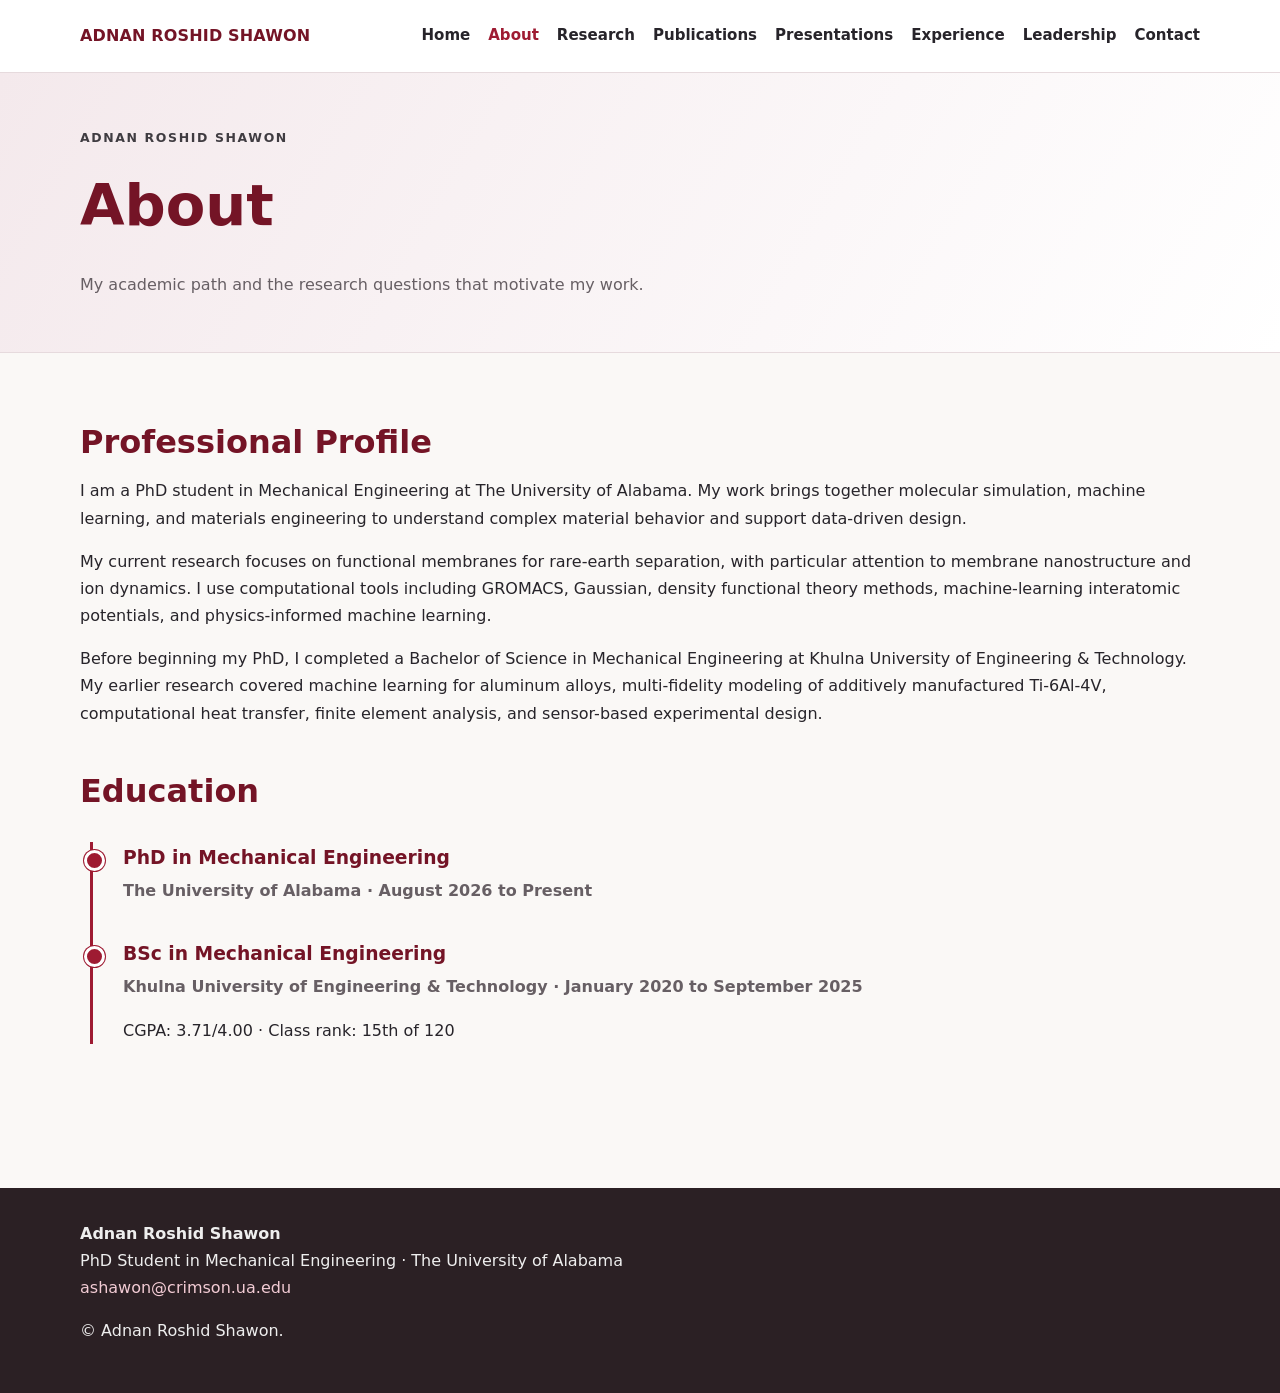
==== about.html @ 94312cce "Launch professional academic website Launch professional academic website" ====
<!doctype html><html lang="en"><head><meta charset="utf-8"><meta name="viewport" content="width=device-width,initial-scale=1"><meta name="description" content="Academic website of Adnan Roshid Shawon, a computational materials researcher and Mechanical Engineering PhD student at The University of Alabama."><title>About | Adnan Roshid Shawon</title><link rel="stylesheet" href="assets/style.css"></head><body><header class="site-header"><div class="container nav"><a class="brand" href="index.html">ADNAN ROSHID SHAWON</a><nav class="nav-links" aria-label="Main navigation"><a class="" href="index.html">Home</a><a class="active" href="about.html">About</a><a class="" href="research.html">Research</a><a class="" href="publications.html">Publications</a><a class="" href="presentations.html">Presentations</a><a class="" href="experience.html">Experience</a><a class="" href="leadership.html">Leadership</a><a class="" href="contact.html">Contact</a></nav></div></header><main><div class="page-hero"><div class="container"><div class="eyebrow">Adnan Roshid Shawon</div><h1>About</h1><p class="lead">My academic path and the research questions that motivate my work.</p></div></div><section><div class="container"><h2 class="section-title">Professional Profile</h2><p>I am a PhD student in Mechanical Engineering at The University of Alabama. My work brings together molecular simulation, machine learning, and materials engineering to understand complex material behavior and support data-driven design.</p><p>My current research focuses on functional membranes for rare-earth separation, with particular attention to membrane nanostructure and ion dynamics. I use computational tools including GROMACS, Gaussian, density functional theory methods, machine-learning interatomic potentials, and physics-informed machine learning.</p><p>Before beginning my PhD, I completed a Bachelor of Science in Mechanical Engineering at Khulna University of Engineering &amp; Technology. My earlier research covered machine learning for aluminum alloys, multi-fidelity modeling of additively manufactured Ti-6Al-4V, computational heat transfer, finite element analysis, and sensor-based experimental design.</p><h2 class="section-title" style="margin-top:45px">Education</h2><div class="timeline"><div class="entry"><h3>PhD in Mechanical Engineering</h3><div class="meta">The University of Alabama · August 2026 to Present</div></div><div class="entry"><h3>BSc in Mechanical Engineering</h3><div class="meta">Khulna University of Engineering &amp; Technology · January 2020 to September 2025</div><p>CGPA: 3.71/4.00 · Class rank: 15th of 120</p></div></div></div></section></main><footer><div class="container"><strong>Adnan Roshid Shawon</strong><br>PhD Student in Mechanical Engineering · The University of Alabama<br><a href="mailto:ashawon@crimson.ua.edu">ashawon@crimson.ua.edu</a><p>© <span id="year"></span> Adnan Roshid Shawon.</p></div></footer><script src="assets/site.js"></script></body></html>
---- assets/style.css ----
:root{--crimson:#9e1b32;--deep:#741426;--burgundy:#6e2639;--ink:#27242a;--muted:#675f64;--paper:#faf8f6;--rose:#f4e9ec;--white:#fff;--line:#e6dadd;--shadow:0 14px 35px rgba(65,22,34,.12)}
*{box-sizing:border-box}html{scroll-behavior:smooth}body{margin:0;font-family:Inter,ui-sans-serif,system-ui,-apple-system,"Segoe UI",sans-serif;color:var(--ink);background:var(--paper);line-height:1.7}a{color:var(--crimson);text-decoration:none}a:hover{text-decoration:underline}.container{width:min(1120px,92%);margin:auto}.site-header{position:sticky;top:0;z-index:10;background:rgba(255,255,255,.96);backdrop-filter:blur(12px);border-bottom:1px solid var(--line)}.nav{display:flex;align-items:center;justify-content:space-between;min-height:72px;gap:24px}.brand{font-weight:800;color:var(--deep);letter-spacing:.01em}.nav-links{display:flex;flex-wrap:wrap;gap:18px;font-size:.94rem}.nav-links a{color:var(--ink);font-weight:650}.nav-links a:hover,.nav-links a.active{color:var(--crimson);text-decoration:none}.hero{background:linear-gradient(125deg,var(--deep),var(--crimson) 58%,var(--burgundy));color:white;padding:76px 0}.hero-grid{display:grid;grid-template-columns:1.35fr .65fr;align-items:center;gap:64px}.eyebrow{text-transform:uppercase;letter-spacing:.13em;font-size:.78rem;font-weight:800;opacity:.88}.hero h1{font-size:clamp(2.5rem,6vw,4.8rem);line-height:1.04;margin:.25em 0 .2em}.hero h2{font-size:clamp(1.15rem,2.4vw,1.55rem);font-weight:550;margin:0 0 1rem}.hero p{font-size:1.08rem;max-width:720px}.portrait{width:min(100%,390px);aspect-ratio:1/1;object-fit:cover;object-position:center 24%;border-radius:50%;border:7px solid rgba(255,255,255,.92);box-shadow:0 24px 60px rgba(37,10,18,.38)}.buttons{display:flex;flex-wrap:wrap;gap:12px;margin-top:28px}.button{display:inline-block;padding:11px 18px;border-radius:7px;background:white;color:var(--deep);font-weight:800;border:2px solid white}.button.secondary{background:transparent;color:white}.button:hover{text-decoration:none;transform:translateY(-1px)}section{padding:70px 0}.section-title{font-size:2rem;line-height:1.2;margin:0 0 12px;color:var(--deep)}.lead{color:var(--muted);max-width:850px}.grid{display:grid;grid-template-columns:repeat(3,1fr);gap:22px;margin-top:30px}.card{background:white;border:1px solid var(--line);border-radius:14px;padding:25px;box-shadow:var(--shadow)}.card h3{color:var(--deep);margin-top:0}.tag-list{display:flex;flex-wrap:wrap;gap:10px;margin:22px 0}.tag{background:var(--rose);color:var(--deep);border:1px solid #e7cfd6;padding:6px 11px;border-radius:999px;font-size:.9rem;font-weight:700}.page-hero{padding:54px 0 38px;background:linear-gradient(120deg,var(--rose),white);border-bottom:1px solid var(--line)}.page-hero h1{font-size:clamp(2.25rem,5vw,3.6rem);color:var(--deep);margin:.15em 0}.timeline{border-left:3px solid var(--crimson);margin:32px 0 0 10px;padding-left:30px}.entry{position:relative;margin-bottom:34px}.entry:before{content:"";position:absolute;left:-39px;top:8px;width:15px;height:15px;border-radius:50%;background:var(--crimson);border:3px solid white;box-shadow:0 0 0 1px var(--crimson)}.entry h3{margin:0;color:var(--deep)}.meta{font-weight:700;color:var(--muted);margin:.2rem 0}.publication{background:white;border-left:5px solid var(--crimson);padding:22px 24px;margin:22px 0;border-radius:5px 12px 12px 5px;box-shadow:var(--shadow)}.contact-grid{display:grid;grid-template-columns:1fr 1fr;gap:26px}.contact-list{list-style:none;padding:0}.contact-list li{padding:8px 0;border-bottom:1px solid var(--line)}footer{background:#2b2024;color:#eee;padding:32px 0;margin-top:40px}footer a{color:#f2cbd4}.small{font-size:.9rem;color:var(--muted)}@media(max-width:800px){.nav{align-items:flex-start;padding:15px 0;flex-direction:column}.nav-links{gap:10px 16px}.hero-grid,.contact-grid{grid-template-columns:1fr}.hero{text-align:center;padding:52px 0}.hero p{margin-left:auto;margin-right:auto}.buttons{justify-content:center}.portrait{max-width:290px;grid-row:1}.grid{grid-template-columns:1fr}section{padding:52px 0}}
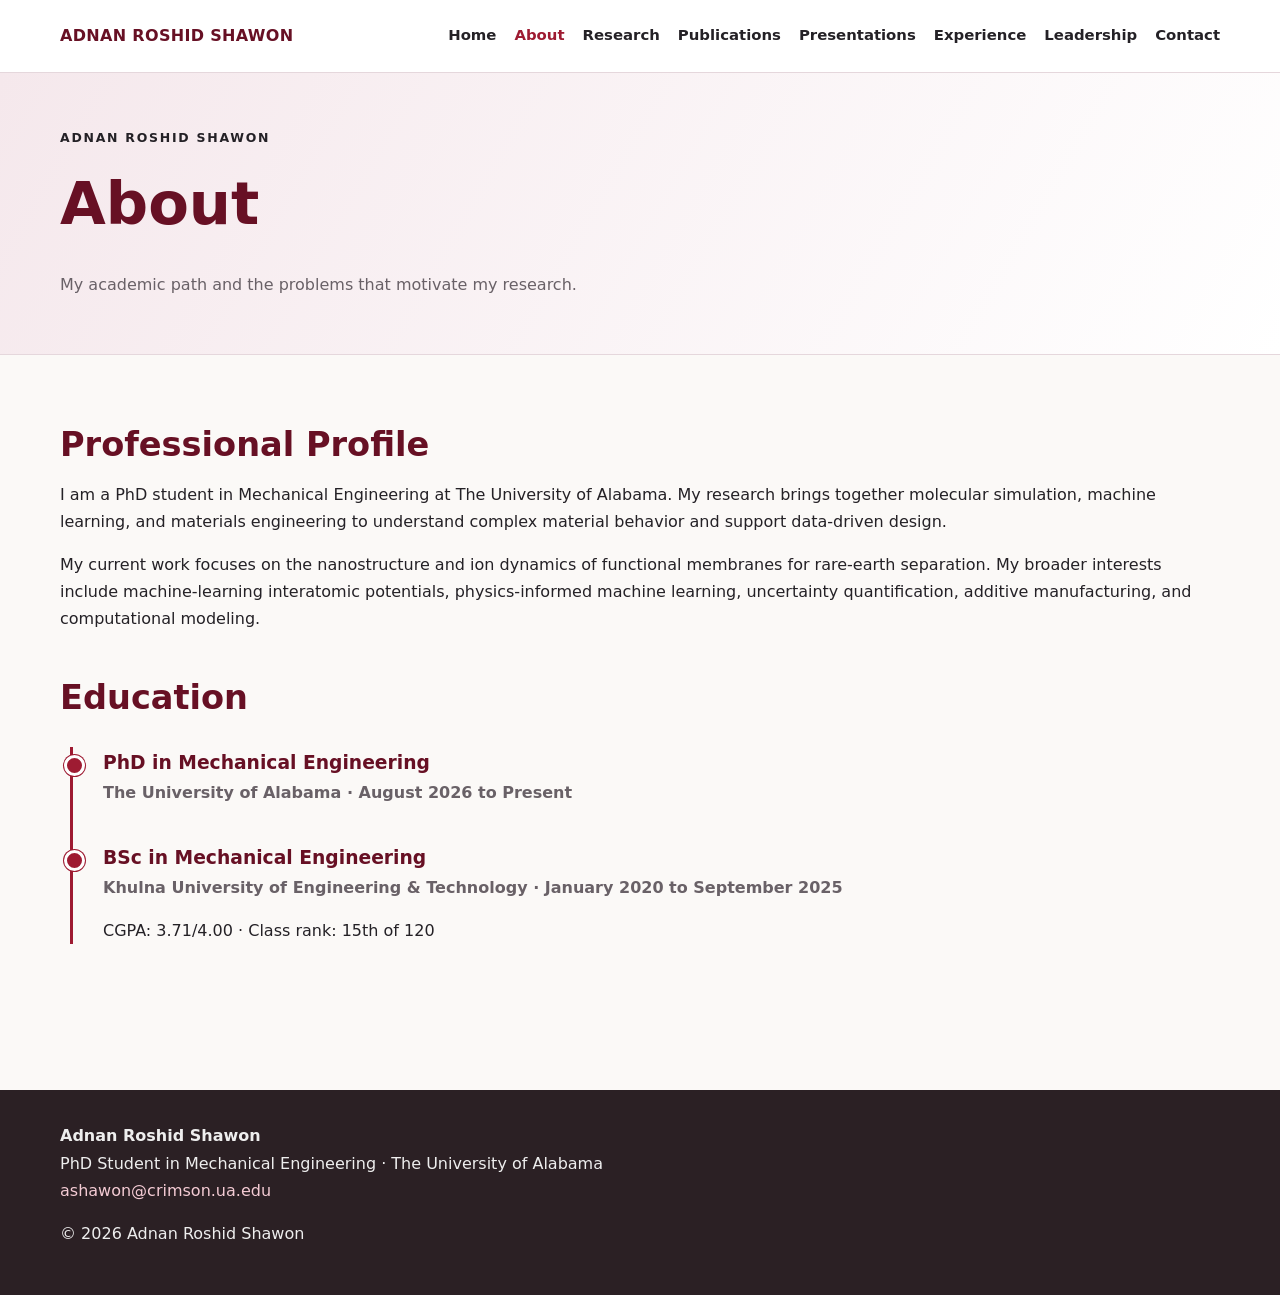
==== commit 7e8eec70: "With more contents" ====
--- a/about.html
+++ b/about.html
@@ -1 +1 @@
-<!doctype html><html lang="en"><head><meta charset="utf-8"><meta name="viewport" content="width=device-width,initial-scale=1"><meta name="description" content="Academic website of Adnan Roshid Shawon, a computational materials researcher and Mechanical Engineering PhD student at The University of Alabama."><title>About | Adnan Roshid Shawon</title><link rel="stylesheet" href="assets/style.css"></head><body><header class="site-header"><div class="container nav"><a class="brand" href="index.html">ADNAN ROSHID SHAWON</a><nav class="nav-links" aria-label="Main navigation"><a class="" href="index.html">Home</a><a class="active" href="about.html">About</a><a class="" href="research.html">Research</a><a class="" href="publications.html">Publications</a><a class="" href="presentations.html">Presentations</a><a class="" href="experience.html">Experience</a><a class="" href="leadership.html">Leadership</a><a class="" href="contact.html">Contact</a></nav></div></header><main><div class="page-hero"><div class="container"><div class="eyebrow">Adnan Roshid Shawon</div><h1>About</h1><p class="lead">My academic path and the research questions that motivate my work.</p></div></div><section><div class="container"><h2 class="section-title">Professional Profile</h2><p>I am a PhD student in Mechanical Engineering at The University of Alabama. My work brings together molecular simulation, machine learning, and materials engineering to understand complex material behavior and support data-driven design.</p><p>My current research focuses on functional membranes for rare-earth separation, with particular attention to membrane nanostructure and ion dynamics. I use computational tools including GROMACS, Gaussian, density functional theory methods, machine-learning interatomic potentials, and physics-informed machine learning.</p><p>Before beginning my PhD, I completed a Bachelor of Science in Mechanical Engineering at Khulna University of Engineering &amp; Technology. My earlier research covered machine learning for aluminum alloys, multi-fidelity modeling of additively manufactured Ti-6Al-4V, computational heat transfer, finite element analysis, and sensor-based experimental design.</p><h2 class="section-title" style="margin-top:45px">Education</h2><div class="timeline"><div class="entry"><h3>PhD in Mechanical Engineering</h3><div class="meta">The University of Alabama · August 2026 to Present</div></div><div class="entry"><h3>BSc in Mechanical Engineering</h3><div class="meta">Khulna University of Engineering &amp; Technology · January 2020 to September 2025</div><p>CGPA: 3.71/4.00 · Class rank: 15th of 120</p></div></div></div></section></main><footer><div class="container"><strong>Adnan Roshid Shawon</strong><br>PhD Student in Mechanical Engineering · The University of Alabama<br><a href="mailto:ashawon@crimson.ua.edu">ashawon@crimson.ua.edu</a><p>© <span id="year"></span> Adnan Roshid Shawon.</p></div></footer><script src="assets/site.js"></script></body></html>+<!doctype html><html lang="en"><head><meta charset="utf-8"><meta name="viewport" content="width=device-width,initial-scale=1"><meta name="description" content="Academic website of Adnan Roshid Shawon, computational materials researcher and PhD student at The University of Alabama."><title>About | Adnan Roshid Shawon</title><link rel="stylesheet" href="assets/css/style.css"></head><body><header class="header"><div class="wrap nav"><a class="brand" href="index.html">ADNAN ROSHID SHAWON</a><nav class="links"><a class="" href="index.html">Home</a><a class="active" href="about.html">About</a><a class="" href="research.html">Research</a><a class="" href="publications.html">Publications</a><a class="" href="presentations.html">Presentations</a><a class="" href="experience.html">Experience</a><a class="" href="leadership.html">Leadership</a><a class="" href="contact.html">Contact</a></nav></div></header><main><div class="page-head"><div class="wrap"><div class="kicker">Adnan Roshid Shawon</div><h1>About</h1><p class="lead">My academic path and the problems that motivate my research.</p></div></div><section><div class="wrap"><h2 class="title">Professional Profile</h2><p>I am a PhD student in Mechanical Engineering at The University of Alabama. My research brings together molecular simulation, machine learning, and materials engineering to understand complex material behavior and support data-driven design.</p><p>My current work focuses on the nanostructure and ion dynamics of functional membranes for rare-earth separation. My broader interests include machine-learning interatomic potentials, physics-informed machine learning, uncertainty quantification, additive manufacturing, and computational modeling.</p><h2 class="title" style="margin-top:45px">Education</h2><div class="timeline"><div class="entry"><h3>PhD in Mechanical Engineering</h3><div class="meta">The University of Alabama · August 2026 to Present</div></div><div class="entry"><h3>BSc in Mechanical Engineering</h3><div class="meta">Khulna University of Engineering &amp; Technology · January 2020 to September 2025</div><p>CGPA: 3.71/4.00 · Class rank: 15th of 120</p></div></div></div></section></main><footer><div class="wrap"><strong>Adnan Roshid Shawon</strong><br>PhD Student in Mechanical Engineering · The University of Alabama<br><a href="mailto:ashawon@crimson.ua.edu">ashawon@crimson.ua.edu</a><p>© <span id="year"></span> Adnan Roshid Shawon</p></div></footer><script src="assets/js/site.js"></script></body></html>
--- a/assets/css/style.css
+++ b/assets/css/style.css
@@ -0,0 +1 @@
+:root{--crimson:#9e1b32;--deep:#671024;--wine:#7e293d;--rose:#f5e8ec;--paper:#fbf9f7;--white:#fff;--ink:#242126;--muted:#696167;--line:#e5d7dc;--shadow:0 18px 45px rgba(71,24,37,.12)}*{box-sizing:border-box}html{scroll-behavior:smooth}body{margin:0;font-family:Inter,ui-sans-serif,system-ui,-apple-system,"Segoe UI",sans-serif;color:var(--ink);background:var(--paper);line-height:1.7}img{max-width:100%;display:block}a{color:var(--crimson);text-decoration:none}a:hover{text-decoration:underline}.wrap{width:min(1160px,92%);margin:auto}.header{position:sticky;top:0;z-index:20;background:rgba(255,255,255,.96);border-bottom:1px solid var(--line);backdrop-filter:blur(12px)}.nav{min-height:72px;display:flex;justify-content:space-between;align-items:center;gap:22px}.brand{font-weight:900;color:var(--deep);letter-spacing:.02em}.links{display:flex;gap:14px 18px;flex-wrap:wrap;font-size:.93rem}.links a{color:var(--ink);font-weight:700}.links a.active,.links a:hover{color:var(--crimson);text-decoration:none}.hero{background:linear-gradient(125deg,#641024 0%,#9e1b32 60%,#74243a 100%);color:white;padding:78px 0}.hero-grid{display:grid;grid-template-columns:1.35fr .65fr;gap:60px;align-items:center}.kicker{text-transform:uppercase;letter-spacing:.14em;font-weight:850;font-size:.78rem}.hero h1{font-size:clamp(2.7rem,6vw,4.9rem);line-height:1.02;margin:.2em 0}.hero h2{font-size:clamp(1.1rem,2.4vw,1.55rem);font-weight:550;margin:0}.hero p{font-size:1.08rem;max-width:720px}.portrait{width:min(390px,100%);aspect-ratio:1;object-fit:cover;object-position:center 25%;border-radius:50%;border:7px solid white;box-shadow:0 25px 65px rgba(28,5,12,.4)}.actions{display:flex;gap:12px;flex-wrap:wrap;margin-top:26px}.btn{padding:11px 18px;border:2px solid white;border-radius:7px;background:white;color:var(--deep);font-weight:850}.btn.alt{background:transparent;color:white}.btn:hover{text-decoration:none;transform:translateY(-1px)}section{padding:70px 0}.title{font-size:2.1rem;color:var(--deep);line-height:1.18;margin:0 0 12px}.lead{max-width:860px;color:var(--muted)}.grid{display:grid;grid-template-columns:repeat(3,1fr);gap:22px;margin-top:28px}.card{background:white;border:1px solid var(--line);border-radius:14px;box-shadow:var(--shadow);overflow:hidden}.card-body{padding:23px}.card h3{margin:.1rem 0 .5rem;color:var(--deep);line-height:1.3}.visual{aspect-ratio:16/10;object-fit:cover;background:#eee}.visual.contain{object-fit:contain;background:white}.tags{display:flex;flex-wrap:wrap;gap:9px;margin-top:20px}.tag{padding:5px 11px;border-radius:99px;background:var(--rose);border:1px solid #e6cbd3;color:var(--deep);font-size:.88rem;font-weight:750}.page-head{padding:54px 0 40px;background:linear-gradient(120deg,var(--rose),white);border-bottom:1px solid var(--line)}.page-head h1{font-size:clamp(2.3rem,5vw,3.7rem);color:var(--deep);margin:.1em 0}.feature{display:grid;grid-template-columns:1fr 1fr;gap:32px;align-items:center;margin:25px 0 55px}.feature:nth-child(even) .feature-media{order:2}.feature-media img{border-radius:13px;box-shadow:var(--shadow);border:1px solid var(--line)}figcaption{font-size:.87rem;color:var(--muted);margin-top:8px}.timeline{border-left:3px solid var(--crimson);padding-left:30px;margin:30px 0 0 10px}.entry{position:relative;margin-bottom:36px}.entry:before{content:"";position:absolute;width:15px;height:15px;border-radius:50%;left:-39px;top:8px;background:var(--crimson);border:3px solid white;box-shadow:0 0 0 1px var(--crimson)}.entry h3{margin:0;color:var(--deep)}.meta{color:var(--muted);font-weight:750}.pub{background:white;border-left:5px solid var(--crimson);border-radius:6px 13px 13px 6px;padding:23px;margin:22px 0;box-shadow:var(--shadow)}.gallery{display:grid;grid-template-columns:repeat(3,1fr);gap:16px;margin-top:26px}.gallery figure{margin:0;background:white;padding:9px;border:1px solid var(--line);border-radius:12px}.gallery img{width:100%;aspect-ratio:4/3;object-fit:cover;border-radius:8px}.contact{display:grid;grid-template-columns:1fr 1fr;gap:28px}.list{list-style:none;padding:0}.list li{padding:9px 0;border-bottom:1px solid var(--line)}footer{background:#2b2024;color:#eee;padding:32px 0;margin-top:40px}footer a{color:#f4cbd4}.note{padding:15px 18px;border-left:4px solid var(--crimson);background:var(--rose);border-radius:5px}.small{font-size:.88rem;color:var(--muted)}@media(max-width:850px){.nav{align-items:flex-start;flex-direction:column;padding:14px 0}.hero-grid,.feature,.contact{grid-template-columns:1fr}.hero{text-align:center;padding:52px 0}.portrait{max-width:290px;margin:auto;grid-row:1}.actions{justify-content:center}.grid,.gallery{grid-template-columns:1fr}.feature:nth-child(even) .feature-media{order:0}section{padding:52px 0}}
